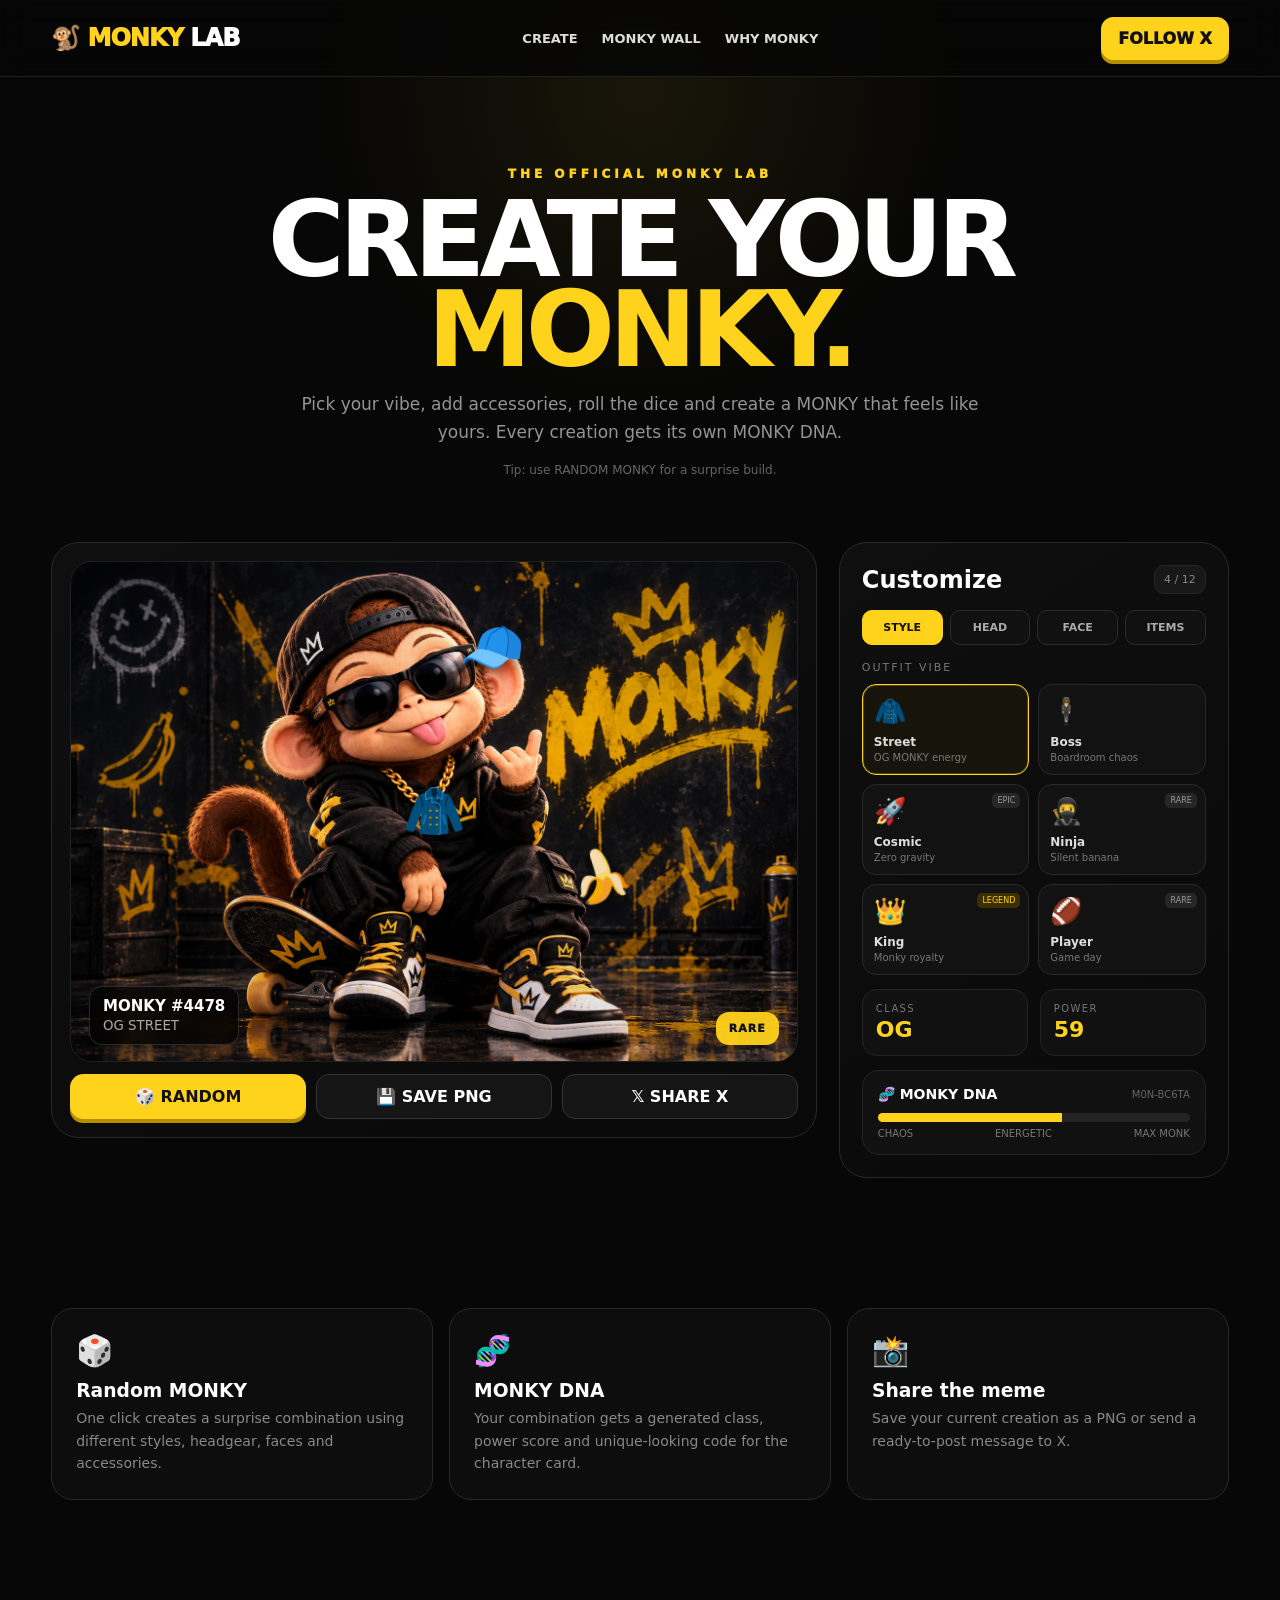
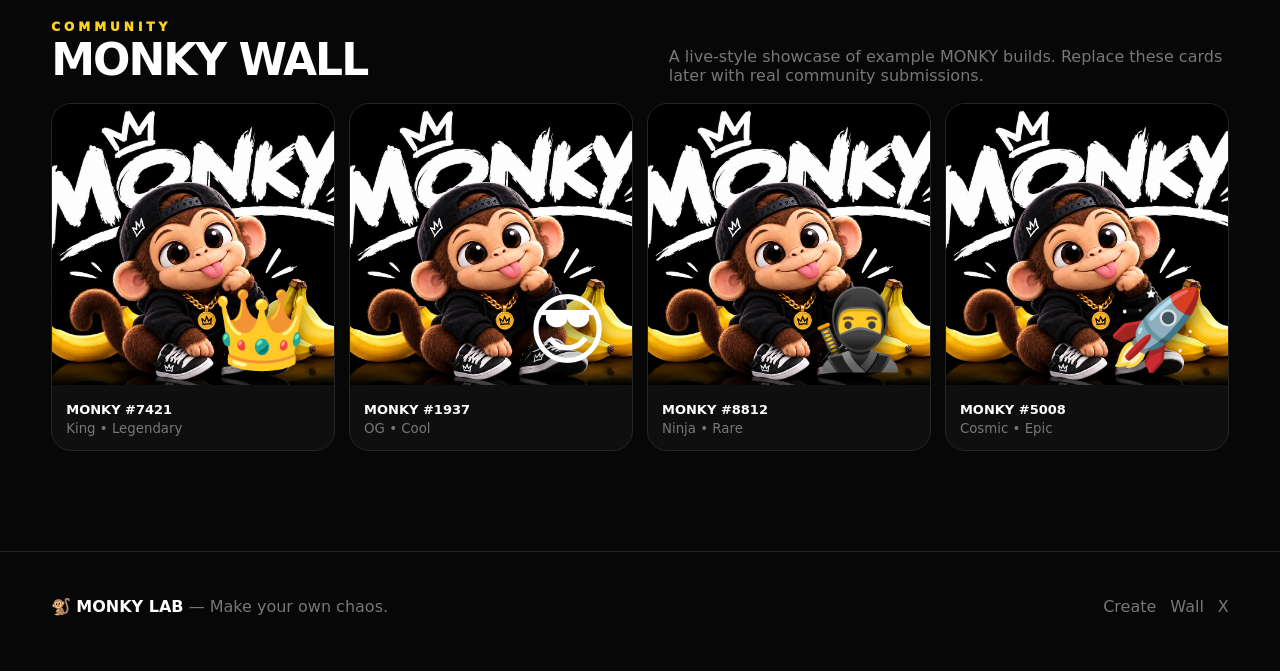
==== monky_lab.html @ ccdaa324 "Add files via upload" ====
<!doctype html>
<html lang="en">
<head>
<meta charset="utf-8">
<meta name="viewport" content="width=device-width,initial-scale=1">
<title>MONKY LAB — Create Your Monky</title>
<meta name="description" content="MONKY LAB — create, customize and share your own MONKY.">
<meta name="theme-color" content="#ffd21c">
<style>
:root{--yellow:#ffd21c;--yellow2:#b58f00;--black:#070707;--panel:#0f0f0f;--panel2:#151515;--line:#292929;--muted:#949494;--white:#fff;--green:#58e39a}
*{box-sizing:border-box}html{scroll-behavior:smooth}body{margin:0;background:var(--black);color:var(--white);font-family:Inter,system-ui,-apple-system,Segoe UI,sans-serif;overflow-x:hidden}body:before{content:"";position:fixed;inset:0;pointer-events:none;background:radial-gradient(circle at 50% 10%,rgba(255,210,28,.08),transparent 32%);z-index:-1}a{text-decoration:none;color:inherit}button{font:inherit}
.container{width:min(1220px,92%);margin:auto}.nav{position:sticky;top:0;z-index:50;background:rgba(7,7,7,.84);backdrop-filter:blur(16px);border-bottom:1px solid #202020}.navin{height:76px;display:flex;align-items:center;justify-content:space-between;gap:20px}.logo{font-weight:1000;font-size:24px;letter-spacing:-1px}.logo span{color:var(--yellow)}.navlinks{display:flex;gap:24px;font-weight:800;font-size:13px;color:#ddd}.navlinks a:hover{color:var(--yellow)}.navbtn{padding:11px 16px;border:1px solid var(--yellow);border-radius:12px;background:var(--yellow);color:#111;font-weight:1000;box-shadow:0 4px 0 var(--yellow2)}
.hero{padding:90px 0 35px;text-align:center}.eyebrow{color:var(--yellow);font-size:12px;font-weight:1000;letter-spacing:4px;text-transform:uppercase}.hero h1{font-size:clamp(52px,9vw,105px);line-height:.86;letter-spacing:-6px;margin:14px 0}.hero h1 span{color:var(--yellow)}.hero p{max-width:700px;margin:0 auto;color:var(--muted);font-size:17px;line-height:1.7}.hero .hint{margin-top:16px;color:#666;font-size:12px}
.lab{padding:30px 0 110px}.labgrid{display:grid;grid-template-columns:minmax(0,1fr) 390px;gap:22px;align-items:start}.stagecard,.panel{background:linear-gradient(145deg,rgba(255,255,255,.035),rgba(255,255,255,.01));border:1px solid var(--line);border-radius:28px}.stagecard{padding:18px;position:sticky;top:94px}.stage{position:relative;width:100%;aspect-ratio:16/11;overflow:hidden;border-radius:22px;background:#050505;border:1px solid #202020;display:grid;place-items:center}.stage img.base{width:100%;height:100%;object-fit:cover;display:block}.stage:after{content:"";position:absolute;inset:0;pointer-events:none;background:radial-gradient(circle at 52% 45%,transparent 25%,rgba(0,0,0,.15) 70%,rgba(0,0,0,.55));mix-blend-mode:multiply}.overlay{position:absolute;inset:0;pointer-events:none;display:block}.overlay span{position:absolute;filter:drop-shadow(0 7px 8px rgba(0,0,0,.35));user-select:none}.nameplate{position:absolute;left:18px;bottom:16px;z-index:6;background:rgba(0,0,0,.66);border:1px solid rgba(255,255,255,.15);border-radius:13px;padding:10px 13px;backdrop-filter:blur(10px)}.nameplate b{display:block;font-size:15px}.nameplate small{color:#aaa}.rarity{position:absolute;right:18px;bottom:16px;z-index:6;padding:10px 13px;border-radius:13px;background:rgba(255,210,28,.95);color:#111;font-size:11px;font-weight:1000;text-transform:uppercase;letter-spacing:1px}
.stageactions{display:grid;grid-template-columns:repeat(3,1fr);gap:10px;margin-top:12px}.action{padding:12px;border-radius:13px;border:1px solid #333;background:#151515;color:#fff;font-weight:900;cursor:pointer}.action:hover{border-color:#555;background:#1b1b1b}.action.primary{background:var(--yellow);color:#111;border-color:var(--yellow);box-shadow:0 4px 0 var(--yellow2)}
.panel{padding:22px}.panelhead{display:flex;justify-content:space-between;align-items:center;gap:12px;margin-bottom:16px}.panelhead h2{margin:0;font-size:24px}.counter{font-size:11px;color:#888;background:#181818;border:1px solid #282828;padding:7px 9px;border-radius:10px}.tabs{display:grid;grid-template-columns:repeat(4,1fr);gap:7px;margin-bottom:16px}.tab{padding:10px 8px;border-radius:10px;border:1px solid #2b2b2b;background:#111;color:#aaa;font-size:11px;font-weight:900;cursor:pointer}.tab.active{background:var(--yellow);color:#111;border-color:var(--yellow)}.category{display:none}.category.active{display:block}.sectiontitle{font-size:11px;letter-spacing:2px;text-transform:uppercase;color:#777;margin:12px 0 10px}.options{display:grid;grid-template-columns:1fr 1fr;gap:9px}.opt{position:relative;border:1px solid #292929;background:#121212;border-radius:14px;padding:11px;cursor:pointer;text-align:left;color:#ddd}.opt:hover{border-color:#4a4a4a;transform:translateY(-1px)}.opt.active{border-color:var(--yellow);box-shadow:0 0 0 1px rgba(255,210,28,.25) inset;background:#17150b}.opt .emoji{font-size:26px;display:block;margin-bottom:5px}.opt b{font-size:12px}.opt small{display:block;color:#777;margin-top:2px;font-size:10px}.pill{position:absolute;right:8px;top:8px;font-size:8px;padding:3px 5px;border-radius:5px;background:#262626;color:#999}.pill.legendary{background:#3d3000;color:var(--yellow)}
.info{display:grid;grid-template-columns:1fr 1fr;gap:12px;margin-top:14px}.statbox{background:#111;border:1px solid #242424;border-radius:15px;padding:13px}.statbox small{display:block;color:#777;font-size:10px;text-transform:uppercase;letter-spacing:1.4px}.statbox b{display:block;color:var(--yellow);font-size:22px;margin-top:3px}.dna{margin-top:14px;background:#111;border:1px solid #242424;border-radius:17px;padding:15px}.dnahead{display:flex;justify-content:space-between;align-items:center}.dnahead b{font-size:14px}.dnahead span{font-size:10px;color:#666}.meter{height:9px;background:#242424;border-radius:20px;overflow:hidden;margin-top:11px}.meter i{display:block;height:100%;width:0;background:var(--yellow);transition:.35s}.dnafooter{display:flex;justify-content:space-between;color:#777;font-size:10px;margin-top:6px}
.features{padding:20px 0 100px}.featuregrid{display:grid;grid-template-columns:repeat(3,1fr);gap:16px}.feature{padding:24px;border:1px solid var(--line);border-radius:22px;background:#0d0d0d}.feature .big{font-size:30px}.feature h3{margin:12px 0 6px}.feature p{margin:0;color:#888;line-height:1.6;font-size:14px}
.wall{padding:20px 0 100px}.wallhead{display:flex;justify-content:space-between;align-items:end;gap:20px;margin-bottom:18px}.wallhead h2{font-size:44px;letter-spacing:-2px;margin:0}.wallhead p{color:#777;max-width:560px;margin:5px 0 0}.wallgrid{display:grid;grid-template-columns:repeat(4,1fr);gap:14px}.mini{background:#0f0f0f;border:1px solid #252525;border-radius:20px;overflow:hidden}.miniart{aspect-ratio:1/1;background:#050505;display:grid;place-items:center;position:relative;overflow:hidden}.miniart img{width:100%;height:100%;object-fit:cover}.miniemoji{position:absolute;font-size:78px;right:24px;bottom:10px;filter:drop-shadow(0 8px 8px rgba(0,0,0,.5))}.minifoot{padding:14px}.minifoot b{font-size:13px}.minifoot small{display:block;color:#777;margin-top:3px}
.footer{border-top:1px solid #222;padding:45px 0 55px;color:#777}.footerin{display:flex;justify-content:space-between;gap:20px;flex-wrap:wrap}.footer strong{color:#fff}.social{display:flex;gap:14px}.social a:hover{color:var(--yellow)}
.toast{position:fixed;left:50%;bottom:25px;transform:translate(-50%,20px);background:#171717;border:1px solid #383838;color:#fff;padding:12px 16px;border-radius:12px;opacity:0;pointer-events:none;transition:.25s;z-index:100}.toast.show{opacity:1;transform:translate(-50%,0)}
@media(max-width:980px){.labgrid{grid-template-columns:1fr}.stagecard{position:relative;top:auto}.wallgrid{grid-template-columns:1fr 1fr}.featuregrid{grid-template-columns:1fr}}
@media(max-width:640px){.navlinks{display:none}.navin{height:68px}.navbtn{padding:9px 12px;font-size:12px}.hero{padding-top:70px}.hero h1{letter-spacing:-4px}.stage{aspect-ratio:1/1}.options{grid-template-columns:1fr 1fr}.wallgrid{grid-template-columns:1fr}.stageactions{grid-template-columns:1fr}.info{grid-template-columns:1fr 1fr}}
</style>
</head>
<body>
<nav class="nav"><div class="container navin"><a class="logo" href="#">🐒 <span>MONKY</span> LAB</a><div class="navlinks"><a href="#lab">CREATE</a><a href="#wall">MONKY WALL</a><a href="#about">WHY MONKY</a></div><a class="navbtn" href="https://x.com/monkycoinof" target="_blank" rel="noopener">FOLLOW X</a></div></nav>

<header class="hero container" id="about"><div class="eyebrow">THE OFFICIAL MONKY LAB</div><h1>CREATE YOUR <span>MONKY.</span></h1><p>Pick your vibe, add accessories, roll the dice and create a MONKY that feels like yours. Every creation gets its own MONKY DNA.</p><div class="hint">Tip: use RANDOM MONKY for a surprise build.</div></header>

<main class="lab" id="lab"><div class="container labgrid">
  <section class="stagecard">
    <div class="stage" id="stage">
      <img class="base" src="monkylab.png" alt="MONKY base character">
      <div class="overlay" id="overlay"></div>
      <div class="nameplate"><b id="monkyName">MONKY #0001</b><small id="monkyStyle">OG STREET</small></div>
      <div class="rarity" id="rarity">COMMON</div>
    </div>
    <div class="stageactions">
      <button class="action primary" id="randomBtn">🎲 RANDOM</button>
      <button class="action" id="saveBtn">💾 SAVE PNG</button>
      <button class="action" id="shareBtn">𝕏 SHARE X</button>
    </div>
  </section>

  <aside class="panel">
    <div class="panelhead"><h2>Customize</h2><span class="counter" id="count">4 / 12</span></div>
    <div class="tabs">
      <button class="tab active" data-tab="style">STYLE</button>
      <button class="tab" data-tab="head">HEAD</button>
      <button class="tab" data-tab="face">FACE</button>
      <button class="tab" data-tab="item">ITEMS</button>
    </div>

    <div class="category active" id="cat-style">
      <div class="sectiontitle">Outfit vibe</div>
      <div class="options">
        <button class="opt active" data-type="style" data-id="street"><span class="emoji">🧥</span><b>Street</b><small>OG MONKY energy</small></button>
        <button class="opt" data-type="style" data-id="boss"><span class="emoji">🕴️</span><b>Boss</b><small>Boardroom chaos</small></button>
        <button class="opt" data-type="style" data-id="space"><span class="emoji">🚀</span><b>Cosmic</b><small>Zero gravity</small><span class="pill">EPIC</span></button>
        <button class="opt" data-type="style" data-id="ninja"><span class="emoji">🥷</span><b>Ninja</b><small>Silent banana</small><span class="pill">RARE</span></button>
        <button class="opt" data-type="style" data-id="king"><span class="emoji">👑</span><b>King</b><small>Monky royalty</small><span class="pill legendary">LEGEND</span></button>
        <button class="opt" data-type="style" data-id="football"><span class="emoji">🏈</span><b>Player</b><small>Game day</small><span class="pill">RARE</span></button>
      </div>
    </div>

    <div class="category" id="cat-head">
      <div class="sectiontitle">Headgear</div>
      <div class="options">
        <button class="opt active" data-type="head" data-id="cap"><span class="emoji">🧢</span><b>OG Cap</b><small>Backwards</small></button>
        <button class="opt" data-type="head" data-id="crown"><span class="emoji">👑</span><b>King Crown</b><small>Royal energy</small><span class="pill legendary">LEGEND</span></button>
        <button class="opt" data-type="head" data-id="cowboy"><span class="emoji">🤠</span><b>Cowboy</b><small>Banana ranch</small><span class="pill">RARE</span></button>
        <button class="opt" data-type="head" data-id="samurai"><span class="emoji">⛑️</span><b>Samurai</b><small>Warrior mode</small><span class="pill">EPIC</span></button>
        <button class="opt" data-type="head" data-id="halo"><span class="emoji">😇</span><b>Halo</b><small>Too innocent</small></button>
        <button class="opt" data-type="head" data-id="none"><span class="emoji">🚫</span><b>No Hat</b><small>Pure monky</small></button>
      </div>
    </div>

    <div class="category" id="cat-face">
      <div class="sectiontitle">Face mode</div>
      <div class="options">
        <button class="opt active" data-type="face" data-id="normal"><span class="emoji">👀</span><b>OG Eyes</b><small>Classic</small></button>
        <button class="opt" data-type="face" data-id="cool"><span class="emoji">😎</span><b>Cool</b><small>Too cool</small></button>
        <button class="opt" data-type="face" data-id="laser"><span class="emoji">🔴</span><b>Laser Eyes</b><small>Maximum chaos</small><span class="pill">EPIC</span></button>
        <button class="opt" data-type="face" data-id="money"><span class="emoji">🤑</span><b>Money Face</b><small>Banana rich</small></button>
        <button class="opt" data-type="face" data-id="party"><span class="emoji">🥳</span><b>Party</b><small>Weekend mode</small></button>
        <button class="opt" data-type="face" data-id="none"><span class="emoji">❌</span><b>Clean</b><small>No extra effect</small></button>
      </div>
    </div>

    <div class="category" id="cat-item">
      <div class="sectiontitle">Accessory</div>
      <div class="options">
        <button class="opt active" data-type="item" data-id="banana"><span class="emoji">🍌</span><b>Banana</b><small>Mandatory</small></button>
        <button class="opt" data-type="item" data-id="chain"><span class="emoji">💎</span><b>Diamond Chain</b><small>Flex mode</small><span class="pill">RARE</span></button>
        <button class="opt" data-type="item" data-id="guitar"><span class="emoji">🎸</span><b>Guitar</b><small>Rocking monky</small></button>
        <button class="opt" data-type="item" data-id="rocket"><span class="emoji">🚀</span><b>Rocket</b><small>To the moon</small></button>
        <button class="opt" data-type="item" data-id="money"><span class="emoji">💰</span><b>Bag</b><small>Big banana bag</small><span class="pill">EPIC</span></button>
        <button class="opt" data-type="item" data-id="none"><span class="emoji">🚫</span><b>Nothing</b><small>Keep it simple</small></button>
      </div>
    </div>

    <div class="info"><div class="statbox"><small>Class</small><b id="classValue">OG</b></div><div class="statbox"><small>Power</small><b id="powerValue">54</b></div></div>
    <div class="dna"><div class="dnahead"><b>🧬 MONKY DNA</b><span id="dnaCode">M0N-KY01</span></div><div class="meter"><i id="powerMeter"></i></div><div class="dnafooter"><span>CHAOS</span><span id="dnaText">Balanced</span><span>MAX MONK</span></div></div>
  </aside>
</div></main>

<section class="features"><div class="container featuregrid"><div class="feature"><div class="big">🎲</div><h3>Random MONKY</h3><p>One click creates a surprise combination using different styles, headgear, faces and accessories.</p></div><div class="feature"><div class="big">🧬</div><h3>MONKY DNA</h3><p>Your combination gets a generated class, power score and unique-looking code for the character card.</p></div><div class="feature"><div class="big">📸</div><h3>Share the meme</h3><p>Save your current creation as a PNG or send a ready-to-post message to X.</p></div></div></section>

<section class="wall" id="wall"><div class="container"><div class="wallhead"><div><div class="eyebrow">COMMUNITY</div><h2>MONKY WALL</h2></div><p>A live-style showcase of example MONKY builds. Replace these cards later with real community submissions.</p></div><div class="wallgrid">
  <article class="mini"><div class="miniart"><img src="monkycoin.png" alt=""><div class="miniemoji">👑</div></div><div class="minifoot"><b>MONKY #7421</b><small>King • Legendary</small></div></article>
  <article class="mini"><div class="miniart"><img src="monkycoin.png" alt=""><div class="miniemoji">😎</div></div><div class="minifoot"><b>MONKY #1937</b><small>OG • Cool</small></div></article>
  <article class="mini"><div class="miniart"><img src="monkycoin.png" alt=""><div class="miniemoji">🥷</div></div><div class="minifoot"><b>MONKY #8812</b><small>Ninja • Rare</small></div></article>
  <article class="mini"><div class="miniart"><img src="monkycoin.png" alt=""><div class="miniemoji">🚀</div></div><div class="minifoot"><b>MONKY #5008</b><small>Cosmic • Epic</small></div></article>
</div></div></section>

<footer class="footer"><div class="container footerin"><div>🐒 <strong>MONKY LAB</strong> — Make your own chaos.</div><div class="social"><a href="#lab">Create</a><a href="#wall">Wall</a><a href="https://x.com/monkycoinof" target="_blank" rel="noopener">X</a></div></div></footer>
<div class="toast" id="toast"></div>

<script>
const state={style:'street',head:'cap',face:'normal',item:'banana'};
const effects={
 style:{street:{emoji:'🧥',cls:'OG STREET',power:4,color:'#ddd'},boss:{emoji:'🕴️',cls:'CEO MONKY',power:12},space:{emoji:'🚀',cls:'COSMIC MONKY',power:22},ninja:{emoji:'🥷',cls:'SHADOW MONKY',power:19},king:{emoji:'👑',cls:'KING MONKY',power:30},football:{emoji:'🏈',cls:'GAME MONKY',power:15}},
 head:{cap:{emoji:'🧢',power:2},crown:{emoji:'👑',power:18},cowboy:{emoji:'🤠',power:9},samurai:{emoji:'⛑️',power:16},halo:{emoji:'😇',power:8},none:{emoji:'',power:0}},
 face:{normal:{emoji:'',power:0},cool:{emoji:'😎',power:8},laser:{emoji:'🔴',power:18},money:{emoji:'🤑',power:6},party:{emoji:'🥳',power:10},none:{emoji:'',power:0}},
 item:{banana:{emoji:'🍌',power:3},chain:{emoji:'💎',power:15},guitar:{emoji:'🎸',power:7},rocket:{emoji:'🚀',power:17},money:{emoji:'💰',power:20},none:{emoji:'',power:0}}
};
const pos={head:{cap:[58,17],crown:[56,8],cowboy:[54,4],samurai:[55,5],halo:[59,0]},face:{cool:[57,39],laser:[62,42],money:[57,42],party:[58,39]},item:{banana:[73,63],chain:[57,57],guitar:[72,62],rocket:[77,50],money:[75,61]}};
const overlay=document.getElementById('overlay');
function addLayer(type,id){const e=effects[type]?.[id]; if(!e||!e.emoji)return; const s=document.createElement('span');s.textContent=e.emoji; const [x,y]=pos[type]?.[id]||[50,50]; const size=type==='head'?52:type==='face'?46:50; s.style.left=x+'%';s.style.top=y+'%';s.style.transform='translate(-50%,-50%) rotate('+(type==='item'?'-8':'0')+'deg)';s.style.fontSize=size+'px';s.dataset.type=type;s.dataset.id=id;overlay.appendChild(s)}
function render(){overlay.innerHTML='';addLayer('head',state.head);addLayer('face',state.face);addLayer('item',state.item);addLayer('style',state.style);const st=effects.style[state.style];document.getElementById('monkyStyle').textContent=st.cls;let power=50;Object.keys(state).forEach(k=>{if(effects[k]?.[state[k]])power+=effects[k][state[k]].power});power=Math.max(40,Math.min(99,power));document.getElementById('powerValue').textContent=power;document.getElementById('powerMeter').style.width=power+'%';document.getElementById('dnaCode').textContent='M0N-'+Math.random().toString(36).slice(2,4).toUpperCase()+Math.random().toString(36).slice(2,5).toUpperCase();let cls=state.style==='king'||power>85?'LEGENDARY':power>70?'EPIC':power>58?'RARE':'COMMON';document.getElementById('rarity').textContent=cls;document.getElementById('classValue').textContent=st.cls.split(' ')[0];document.getElementById('dnaText').textContent=power>85?'MAXIMUM CHAOS':power>70?'CHAOTIC':power>58?'ENERGETIC':'BALANCED';document.getElementById('monkyName').textContent='MONKY #'+Math.floor(1000+Math.random()*8999)}
function toast(msg){const t=document.getElementById('toast');t.textContent=msg;t.classList.add('show');clearTimeout(window.__toast);window.__toast=setTimeout(()=>t.classList.remove('show'),2200)}

document.querySelectorAll('.tab').forEach(tab=>tab.addEventListener('click',()=>{document.querySelectorAll('.tab').forEach(x=>x.classList.remove('active'));document.querySelectorAll('.category').forEach(x=>x.classList.remove('active'));tab.classList.add('active');document.getElementById('cat-'+tab.dataset.tab).classList.add('active')}));
document.querySelectorAll('.opt').forEach(opt=>opt.addEventListener('click',()=>{const type=opt.dataset.type;state[type]=opt.dataset.id;document.querySelectorAll('.opt[data-type="'+type+'"]').forEach(x=>x.classList.remove('active'));opt.classList.add('active');render()}));

document.getElementById('randomBtn').addEventListener('click',()=>{for(const type of Object.keys(state)){const keys=Object.keys(effects[type]);state[type]=keys[Math.floor(Math.random()*keys.length)];document.querySelectorAll('.opt[data-type="'+type+'"]').forEach(x=>x.classList.toggle('active',x.dataset.id===state[type]))}render();toast('🎲 New MONKY generated!')});

document.getElementById('shareBtn').addEventListener('click',()=>{const name=document.getElementById('monkyName').textContent;const rarity=document.getElementById('rarity').textContent;const text=`I just created ${name} in the MONKY LAB 🐒🍌\nRarity: ${rarity}\nCreate yours: `;const url='https://x.com/intent/post?text='+encodeURIComponent(text);window.open(url,'_blank','noopener');});

async function savePNG(){const canvas=document.createElement('canvas');const ctx=canvas.getContext('2d');const stage=document.getElementById('stage');canvas.width=1200;canvas.height=825;const img=stage.querySelector('img.base');await new Promise((res,rej)=>{if(img.complete)res();else{img.onload=res;img.onerror=rej}});ctx.drawImage(img,0,0,canvas.width,canvas.height);const scaleX=canvas.width/stage.clientWidth,scaleY=canvas.height/stage.clientHeight;const drawText=(text,x,y,size,fill,weight='900')=>{ctx.save();ctx.font=`${weight} ${size*scaleX}px Inter, Arial`;ctx.fillStyle=fill;ctx.shadowColor='rgba(0,0,0,.5)';ctx.shadowBlur=10*scaleX;ctx.textAlign='center';ctx.textBaseline='middle';ctx.fillText(text,x*scaleX,y*scaleY);ctx.restore()};const layers=overlay.querySelectorAll('span');layers.forEach(el=>{const r=el.getBoundingClientRect(),sr=stage.getBoundingClientRect();const x=r.left-sr.left+r.width/2,y=r.top-sr.top+r.height/2;fontSize=parseFloat(getComputedStyle(el).fontSize);drawText(el.textContent,x,y,fontSize,'#fff')});const barH=72*scaleY;ctx.fillStyle='rgba(0,0,0,.72)';ctx.fillRect(0,canvas.height-barH,canvas.width,barH);ctx.fillStyle='#ffd21c';ctx.font=`900 ${22*scaleX}px Arial`;ctx.fillText(document.getElementById('monkyName').textContent,24*scaleX,canvas.height-43*scaleY);ctx.fillStyle='#fff';ctx.textAlign='right';ctx.font=`700 ${16*scaleX}px Arial`;ctx.fillText(document.getElementById('rarity').textContent+' • '+document.getElementById('classValue').textContent,canvas.width-24*scaleX,canvas.height-43*scaleY);ctx.textAlign='left';const a=document.createElement('a');a.download='my-monky.png';a.href=canvas.toDataURL('image/png');a.click();toast('📸 MONKY saved as PNG!')}
document.getElementById('saveBtn').addEventListener('click',()=>savePNG().catch(()=>toast('Could not create PNG in this browser.')));
render();
</script>
</body>
</html>
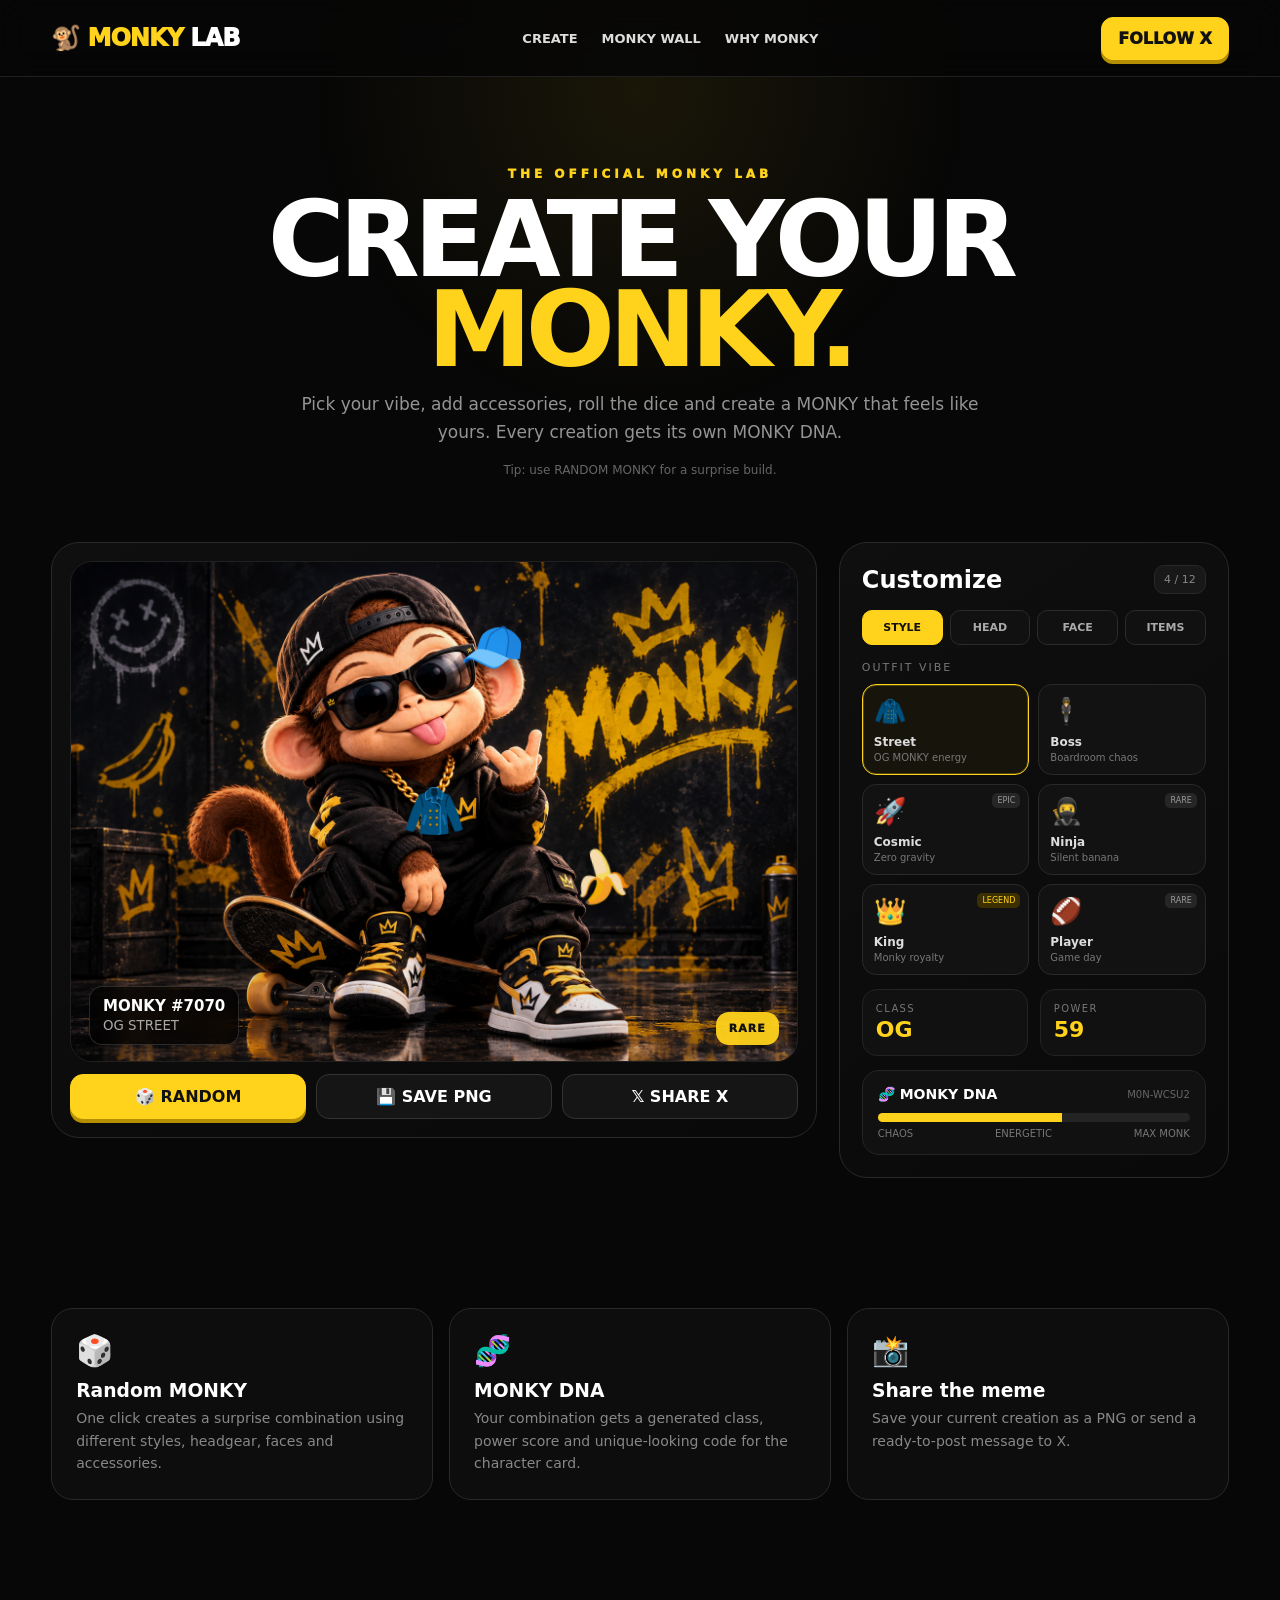
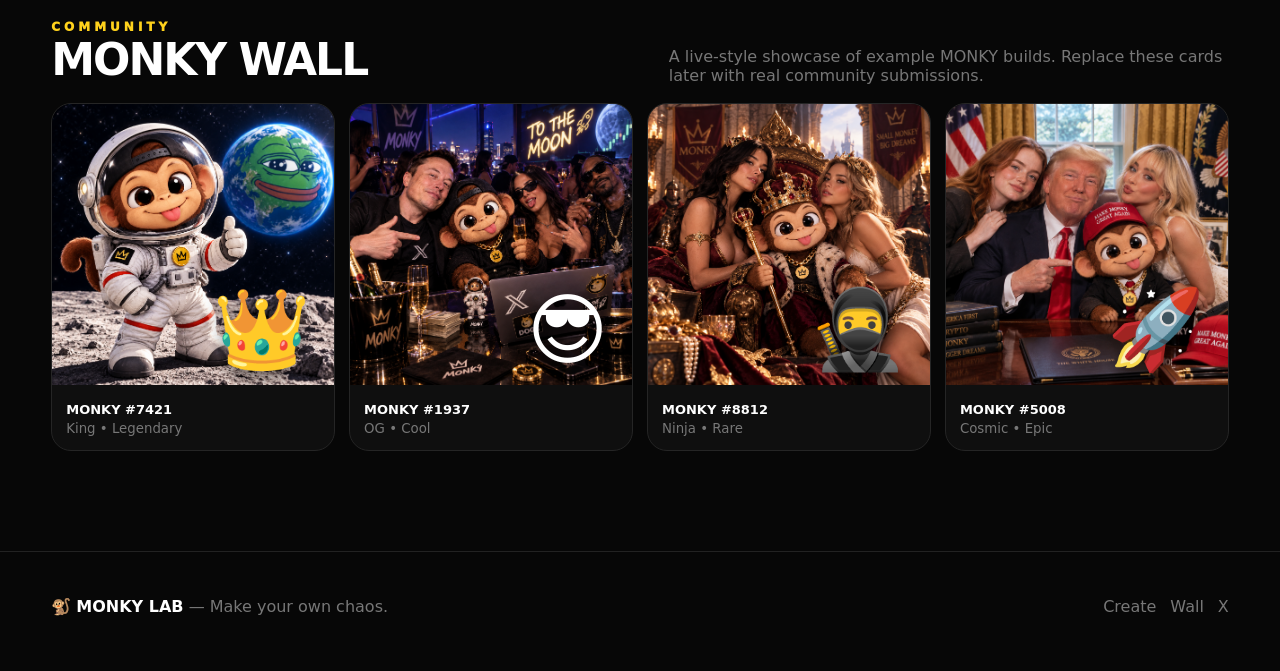
==== commit cacc7195: "Add files via upload" ====
--- a/monky_lab.html
+++ b/monky_lab.html
@@ -108,10 +108,10 @@
 <section class="features"><div class="container featuregrid"><div class="feature"><div class="big">🎲</div><h3>Random MONKY</h3><p>One click creates a surprise combination using different styles, headgear, faces and accessories.</p></div><div class="feature"><div class="big">🧬</div><h3>MONKY DNA</h3><p>Your combination gets a generated class, power score and unique-looking code for the character card.</p></div><div class="feature"><div class="big">📸</div><h3>Share the meme</h3><p>Save your current creation as a PNG or send a ready-to-post message to X.</p></div></div></section>
 
 <section class="wall" id="wall"><div class="container"><div class="wallhead"><div><div class="eyebrow">COMMUNITY</div><h2>MONKY WALL</h2></div><p>A live-style showcase of example MONKY builds. Replace these cards later with real community submissions.</p></div><div class="wallgrid">
-  <article class="mini"><div class="miniart"><img src="monkycoin.png" alt=""><div class="miniemoji">👑</div></div><div class="minifoot"><b>MONKY #7421</b><small>King • Legendary</small></div></article>
-  <article class="mini"><div class="miniart"><img src="monkycoin.png" alt=""><div class="miniemoji">😎</div></div><div class="minifoot"><b>MONKY #1937</b><small>OG • Cool</small></div></article>
-  <article class="mini"><div class="miniart"><img src="monkycoin.png" alt=""><div class="miniemoji">🥷</div></div><div class="minifoot"><b>MONKY #8812</b><small>Ninja • Rare</small></div></article>
-  <article class="mini"><div class="miniart"><img src="monkycoin.png" alt=""><div class="miniemoji">🚀</div></div><div class="minifoot"><b>MONKY #5008</b><small>Cosmic • Epic</small></div></article>
+  <article class="mini"><div class="miniart"><img src="monkylab1.png" alt=""><div class="miniemoji">👑</div></div><div class="minifoot"><b>MONKY #7421</b><small>King • Legendary</small></div></article>
+  <article class="mini"><div class="miniart"><img src="monkylab2.png" alt=""><div class="miniemoji">😎</div></div><div class="minifoot"><b>MONKY #1937</b><small>OG • Cool</small></div></article>
+  <article class="mini"><div class="miniart"><img src="monkylab3.png" alt=""><div class="miniemoji">🥷</div></div><div class="minifoot"><b>MONKY #8812</b><small>Ninja • Rare</small></div></article>
+  <article class="mini"><div class="miniart"><img src="monkylab4.png" alt=""><div class="miniemoji">🚀</div></div><div class="minifoot"><b>MONKY #5008</b><small>Cosmic • Epic</small></div></article>
 </div></div></section>
 
 <footer class="footer"><div class="container footerin"><div>🐒 <strong>MONKY LAB</strong> — Make your own chaos.</div><div class="social"><a href="#lab">Create</a><a href="#wall">Wall</a><a href="https://x.com/monkycoinof" target="_blank" rel="noopener">X</a></div></div></footer>
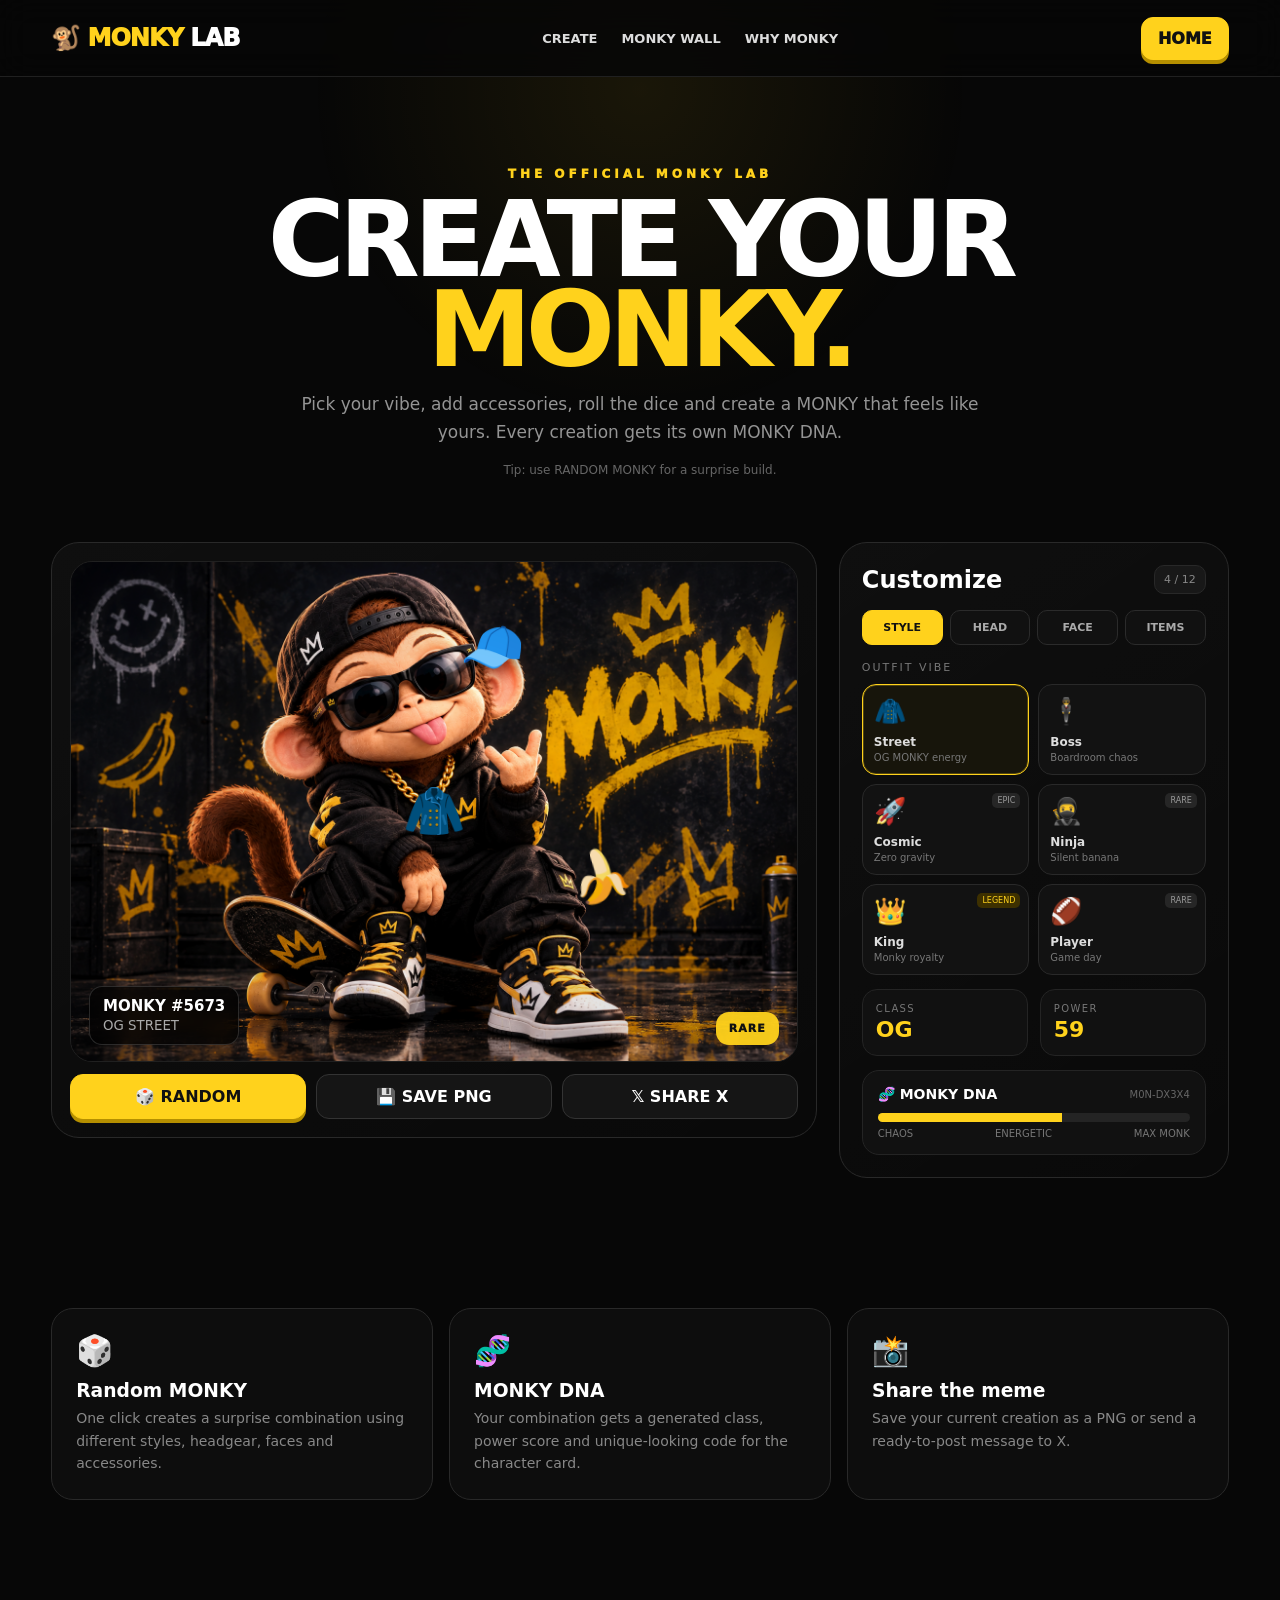
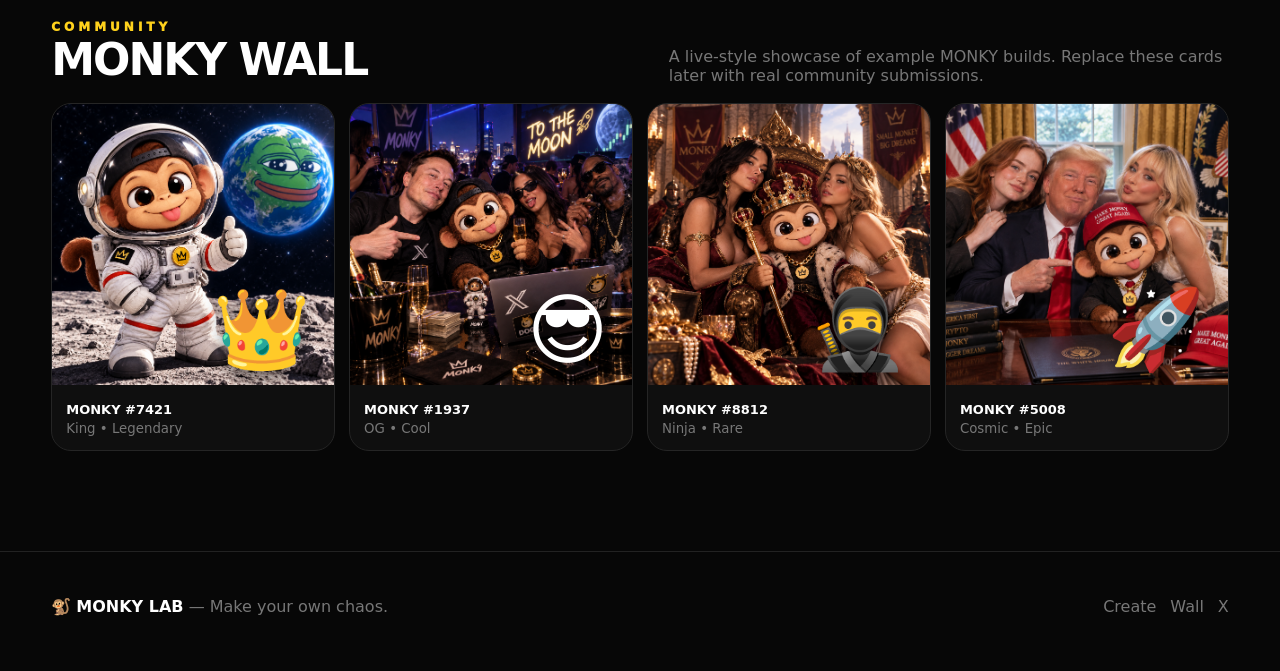
==== commit 31826a7a: "monky_lab.html" ====
--- a/monky_lab.html
+++ b/monky_lab.html
@@ -24,7 +24,7 @@
 </style>
 </head>
 <body>
-<nav class="nav"><div class="container navin"><a class="logo" href="#">🐒 <span>MONKY</span> LAB</a><div class="navlinks"><a href="#lab">CREATE</a><a href="#wall">MONKY WALL</a><a href="#about">WHY MONKY</a></div><a class="navbtn" href="https://x.com/monkycoinof" target="_blank" rel="noopener">FOLLOW X</a></div></nav>
+<nav class="nav"><div class="container navin"><a class="logo" href="#">🐒 <span>MONKY</span> LAB</a><div class="navlinks"><a href="#lab">CREATE</a><a href="#wall">MONKY WALL</a><a href="#about">WHY MONKY</a></div><a class="navbtn" href="index.html"  rel="noopener">HOME</a></div></nav>
 
 <header class="hero container" id="about"><div class="eyebrow">THE OFFICIAL MONKY LAB</div><h1>CREATE YOUR <span>MONKY.</span></h1><p>Pick your vibe, add accessories, roll the dice and create a MONKY that feels like yours. Every creation gets its own MONKY DNA.</p><div class="hint">Tip: use RANDOM MONKY for a surprise build.</div></header>
 
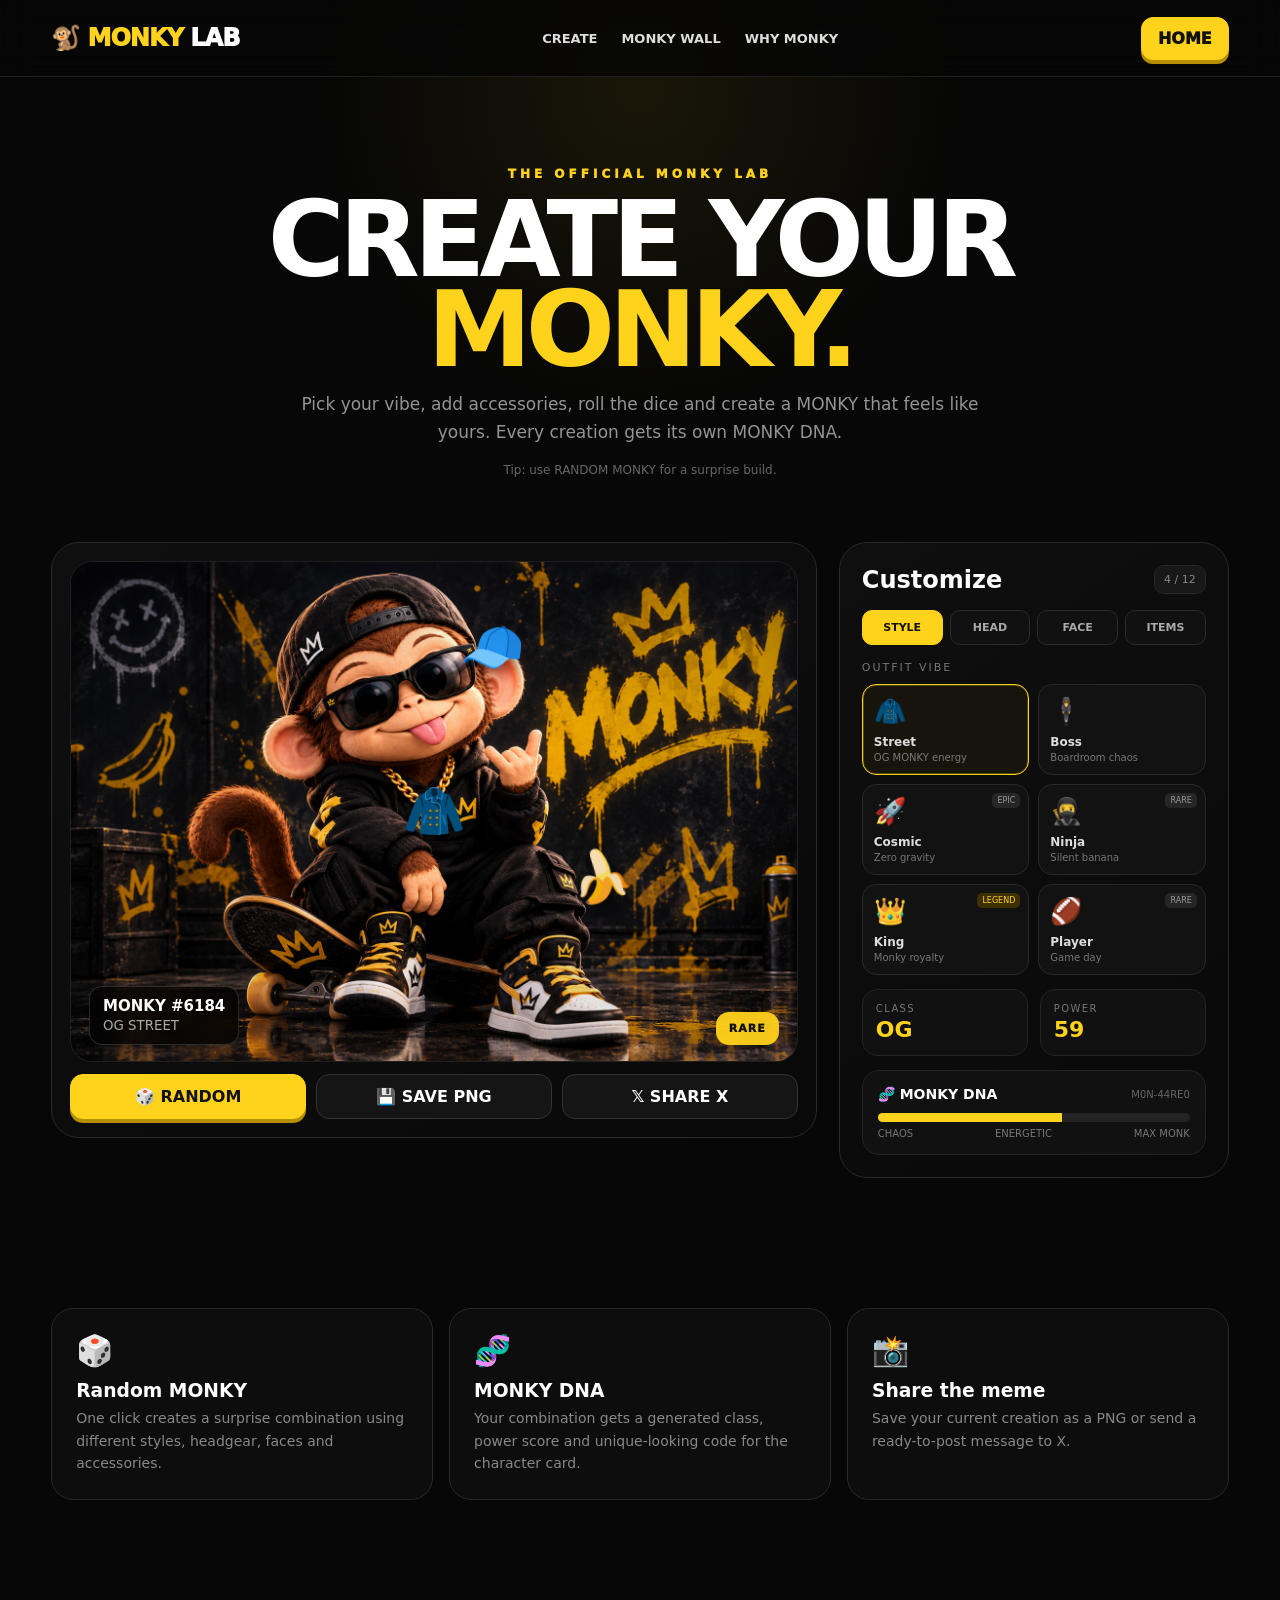
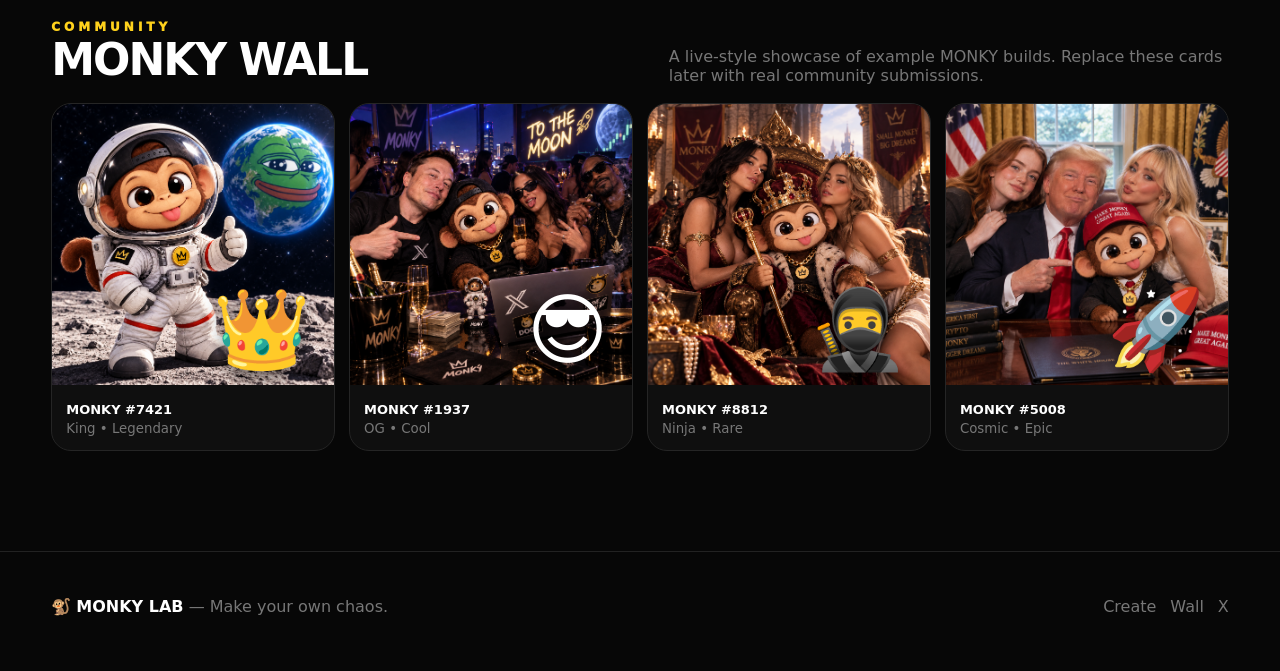
==== commit 0d5d5d56: "Add files via upload" ====
--- a/monky_lab.html
+++ b/monky_lab.html
@@ -24,7 +24,7 @@
 </style>
 </head>
 <body>
-<nav class="nav"><div class="container navin"><a class="logo" href="#">🐒 <span>MONKY</span> LAB</a><div class="navlinks"><a href="#lab">CREATE</a><a href="#wall">MONKY WALL</a><a href="#about">WHY MONKY</a></div><a class="navbtn" href="index.html"  rel="noopener">HOME</a></div></nav>
+<nav class="nav"><div class="container navin"><a class="logo" href="#">🐒 <span>MONKY</span> LAB</a><div class="navlinks"><a href="#lab">CREATE</a><a href="#wall">MONKY WALL</a><a href="#about">WHY MONKY</a></div><a class="navbtn" href="index"  rel="noopener">HOME</a></div></nav>
 
 <header class="hero container" id="about"><div class="eyebrow">THE OFFICIAL MONKY LAB</div><h1>CREATE YOUR <span>MONKY.</span></h1><p>Pick your vibe, add accessories, roll the dice and create a MONKY that feels like yours. Every creation gets its own MONKY DNA.</p><div class="hint">Tip: use RANDOM MONKY for a surprise build.</div></header>
 
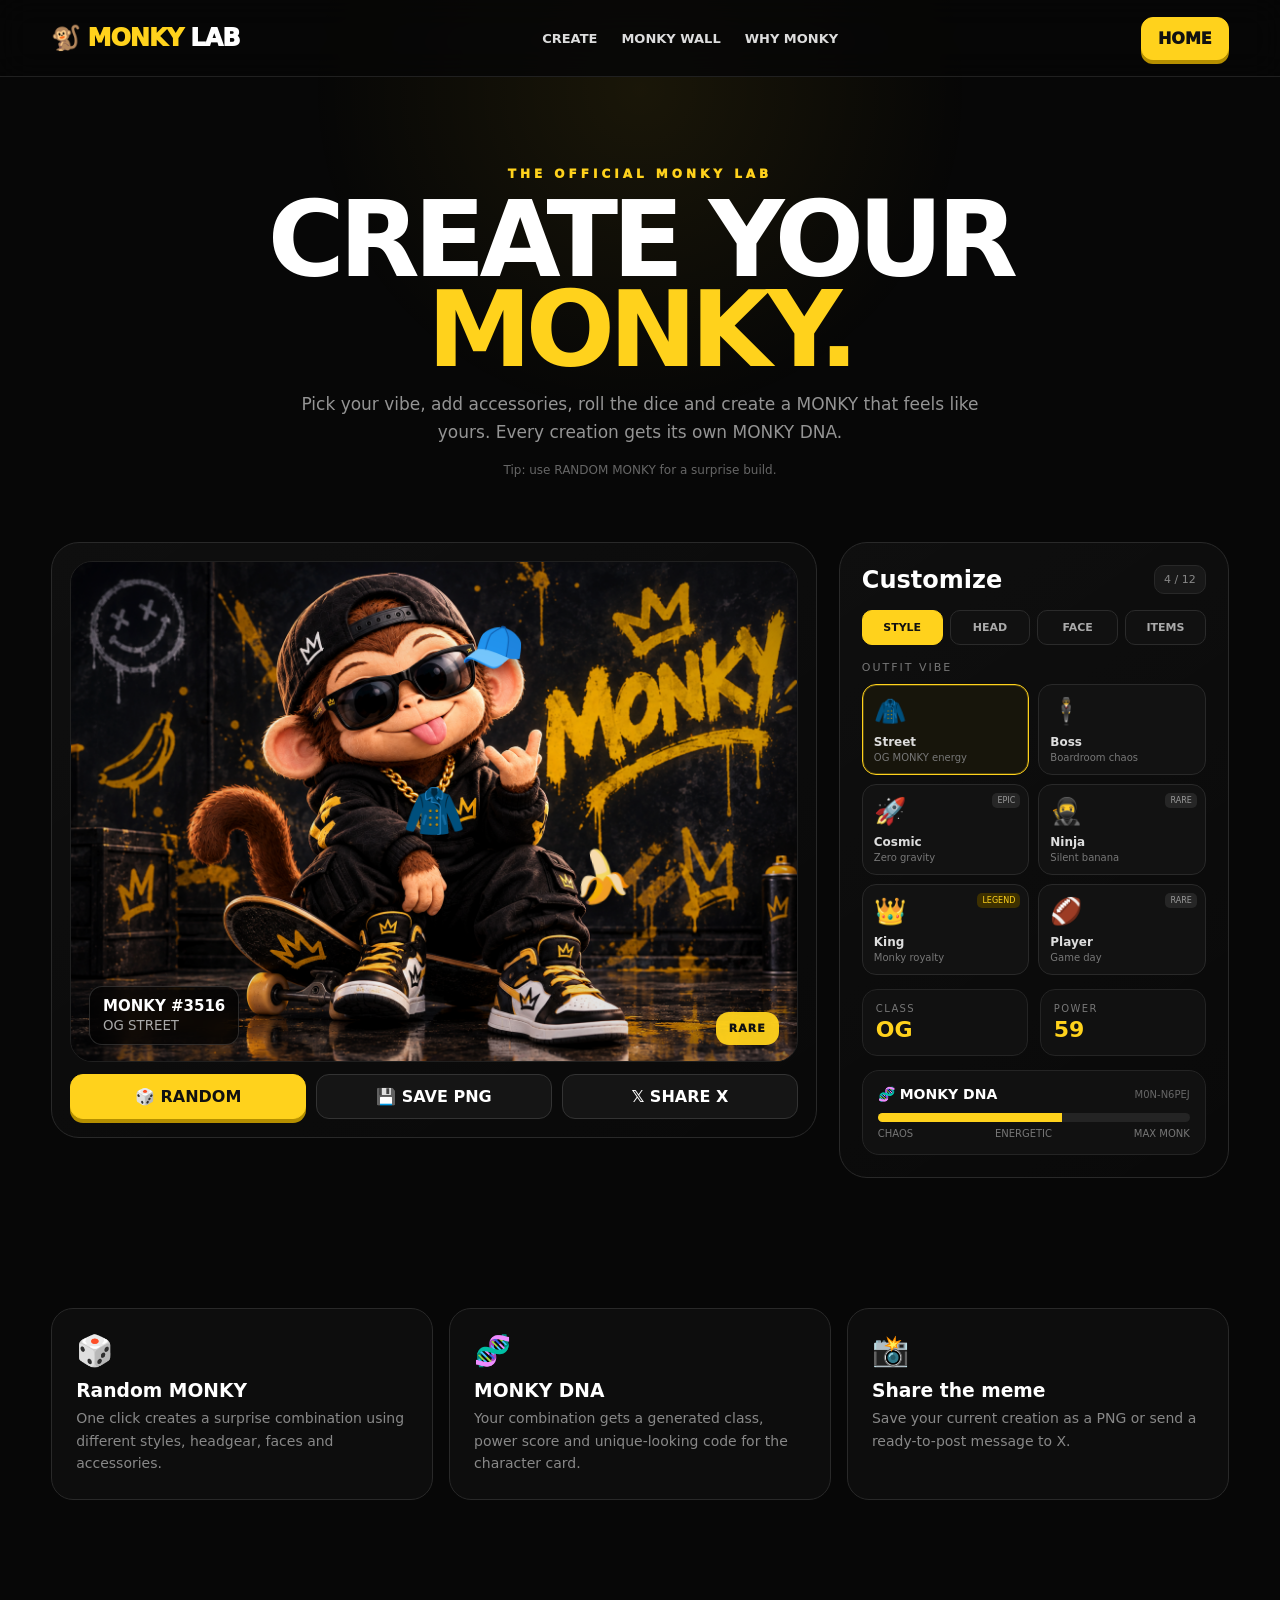
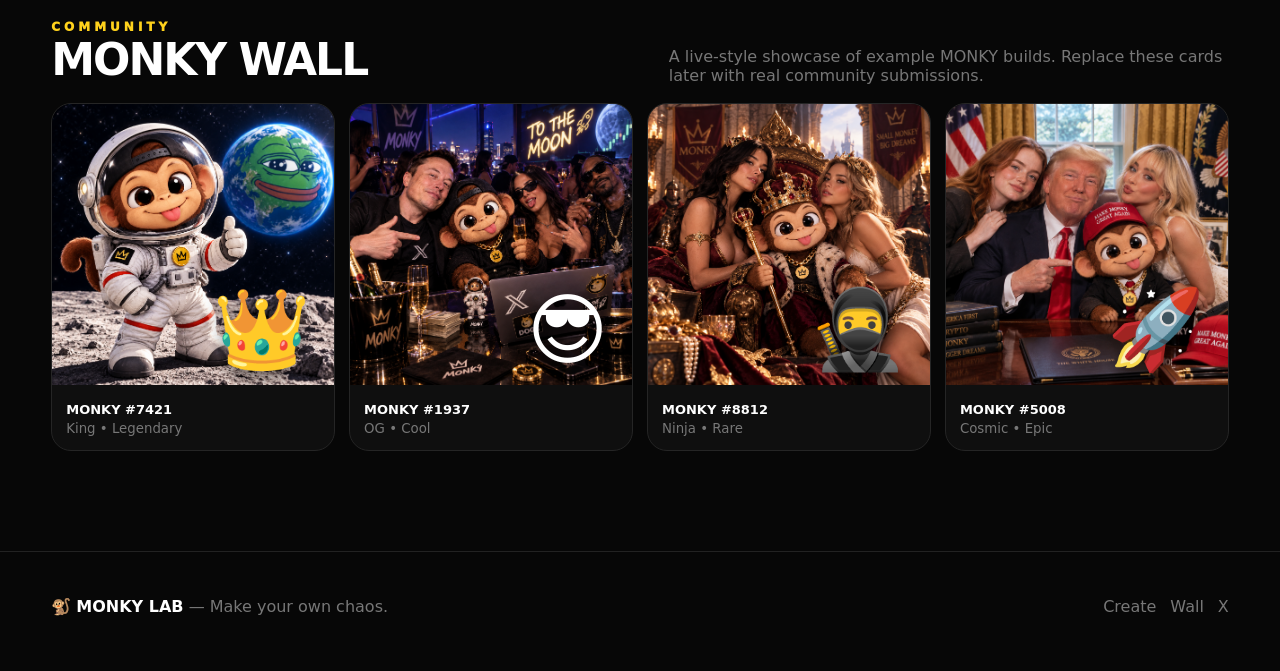
==== commit 70099ddc: "Add files via upload" ====
--- a/monky_lab.html
+++ b/monky_lab.html
@@ -6,22 +6,7 @@
 <title>MONKY LAB — Create Your Monky</title>
 <meta name="description" content="MONKY LAB — create, customize and share your own MONKY.">
 <meta name="theme-color" content="#ffd21c">
-<style>
-:root{--yellow:#ffd21c;--yellow2:#b58f00;--black:#070707;--panel:#0f0f0f;--panel2:#151515;--line:#292929;--muted:#949494;--white:#fff;--green:#58e39a}
-*{box-sizing:border-box}html{scroll-behavior:smooth}body{margin:0;background:var(--black);color:var(--white);font-family:Inter,system-ui,-apple-system,Segoe UI,sans-serif;overflow-x:hidden}body:before{content:"";position:fixed;inset:0;pointer-events:none;background:radial-gradient(circle at 50% 10%,rgba(255,210,28,.08),transparent 32%);z-index:-1}a{text-decoration:none;color:inherit}button{font:inherit}
-.container{width:min(1220px,92%);margin:auto}.nav{position:sticky;top:0;z-index:50;background:rgba(7,7,7,.84);backdrop-filter:blur(16px);border-bottom:1px solid #202020}.navin{height:76px;display:flex;align-items:center;justify-content:space-between;gap:20px}.logo{font-weight:1000;font-size:24px;letter-spacing:-1px}.logo span{color:var(--yellow)}.navlinks{display:flex;gap:24px;font-weight:800;font-size:13px;color:#ddd}.navlinks a:hover{color:var(--yellow)}.navbtn{padding:11px 16px;border:1px solid var(--yellow);border-radius:12px;background:var(--yellow);color:#111;font-weight:1000;box-shadow:0 4px 0 var(--yellow2)}
-.hero{padding:90px 0 35px;text-align:center}.eyebrow{color:var(--yellow);font-size:12px;font-weight:1000;letter-spacing:4px;text-transform:uppercase}.hero h1{font-size:clamp(52px,9vw,105px);line-height:.86;letter-spacing:-6px;margin:14px 0}.hero h1 span{color:var(--yellow)}.hero p{max-width:700px;margin:0 auto;color:var(--muted);font-size:17px;line-height:1.7}.hero .hint{margin-top:16px;color:#666;font-size:12px}
-.lab{padding:30px 0 110px}.labgrid{display:grid;grid-template-columns:minmax(0,1fr) 390px;gap:22px;align-items:start}.stagecard,.panel{background:linear-gradient(145deg,rgba(255,255,255,.035),rgba(255,255,255,.01));border:1px solid var(--line);border-radius:28px}.stagecard{padding:18px;position:sticky;top:94px}.stage{position:relative;width:100%;aspect-ratio:16/11;overflow:hidden;border-radius:22px;background:#050505;border:1px solid #202020;display:grid;place-items:center}.stage img.base{width:100%;height:100%;object-fit:cover;display:block}.stage:after{content:"";position:absolute;inset:0;pointer-events:none;background:radial-gradient(circle at 52% 45%,transparent 25%,rgba(0,0,0,.15) 70%,rgba(0,0,0,.55));mix-blend-mode:multiply}.overlay{position:absolute;inset:0;pointer-events:none;display:block}.overlay span{position:absolute;filter:drop-shadow(0 7px 8px rgba(0,0,0,.35));user-select:none}.nameplate{position:absolute;left:18px;bottom:16px;z-index:6;background:rgba(0,0,0,.66);border:1px solid rgba(255,255,255,.15);border-radius:13px;padding:10px 13px;backdrop-filter:blur(10px)}.nameplate b{display:block;font-size:15px}.nameplate small{color:#aaa}.rarity{position:absolute;right:18px;bottom:16px;z-index:6;padding:10px 13px;border-radius:13px;background:rgba(255,210,28,.95);color:#111;font-size:11px;font-weight:1000;text-transform:uppercase;letter-spacing:1px}
-.stageactions{display:grid;grid-template-columns:repeat(3,1fr);gap:10px;margin-top:12px}.action{padding:12px;border-radius:13px;border:1px solid #333;background:#151515;color:#fff;font-weight:900;cursor:pointer}.action:hover{border-color:#555;background:#1b1b1b}.action.primary{background:var(--yellow);color:#111;border-color:var(--yellow);box-shadow:0 4px 0 var(--yellow2)}
-.panel{padding:22px}.panelhead{display:flex;justify-content:space-between;align-items:center;gap:12px;margin-bottom:16px}.panelhead h2{margin:0;font-size:24px}.counter{font-size:11px;color:#888;background:#181818;border:1px solid #282828;padding:7px 9px;border-radius:10px}.tabs{display:grid;grid-template-columns:repeat(4,1fr);gap:7px;margin-bottom:16px}.tab{padding:10px 8px;border-radius:10px;border:1px solid #2b2b2b;background:#111;color:#aaa;font-size:11px;font-weight:900;cursor:pointer}.tab.active{background:var(--yellow);color:#111;border-color:var(--yellow)}.category{display:none}.category.active{display:block}.sectiontitle{font-size:11px;letter-spacing:2px;text-transform:uppercase;color:#777;margin:12px 0 10px}.options{display:grid;grid-template-columns:1fr 1fr;gap:9px}.opt{position:relative;border:1px solid #292929;background:#121212;border-radius:14px;padding:11px;cursor:pointer;text-align:left;color:#ddd}.opt:hover{border-color:#4a4a4a;transform:translateY(-1px)}.opt.active{border-color:var(--yellow);box-shadow:0 0 0 1px rgba(255,210,28,.25) inset;background:#17150b}.opt .emoji{font-size:26px;display:block;margin-bottom:5px}.opt b{font-size:12px}.opt small{display:block;color:#777;margin-top:2px;font-size:10px}.pill{position:absolute;right:8px;top:8px;font-size:8px;padding:3px 5px;border-radius:5px;background:#262626;color:#999}.pill.legendary{background:#3d3000;color:var(--yellow)}
-.info{display:grid;grid-template-columns:1fr 1fr;gap:12px;margin-top:14px}.statbox{background:#111;border:1px solid #242424;border-radius:15px;padding:13px}.statbox small{display:block;color:#777;font-size:10px;text-transform:uppercase;letter-spacing:1.4px}.statbox b{display:block;color:var(--yellow);font-size:22px;margin-top:3px}.dna{margin-top:14px;background:#111;border:1px solid #242424;border-radius:17px;padding:15px}.dnahead{display:flex;justify-content:space-between;align-items:center}.dnahead b{font-size:14px}.dnahead span{font-size:10px;color:#666}.meter{height:9px;background:#242424;border-radius:20px;overflow:hidden;margin-top:11px}.meter i{display:block;height:100%;width:0;background:var(--yellow);transition:.35s}.dnafooter{display:flex;justify-content:space-between;color:#777;font-size:10px;margin-top:6px}
-.features{padding:20px 0 100px}.featuregrid{display:grid;grid-template-columns:repeat(3,1fr);gap:16px}.feature{padding:24px;border:1px solid var(--line);border-radius:22px;background:#0d0d0d}.feature .big{font-size:30px}.feature h3{margin:12px 0 6px}.feature p{margin:0;color:#888;line-height:1.6;font-size:14px}
-.wall{padding:20px 0 100px}.wallhead{display:flex;justify-content:space-between;align-items:end;gap:20px;margin-bottom:18px}.wallhead h2{font-size:44px;letter-spacing:-2px;margin:0}.wallhead p{color:#777;max-width:560px;margin:5px 0 0}.wallgrid{display:grid;grid-template-columns:repeat(4,1fr);gap:14px}.mini{background:#0f0f0f;border:1px solid #252525;border-radius:20px;overflow:hidden}.miniart{aspect-ratio:1/1;background:#050505;display:grid;place-items:center;position:relative;overflow:hidden}.miniart img{width:100%;height:100%;object-fit:cover}.miniemoji{position:absolute;font-size:78px;right:24px;bottom:10px;filter:drop-shadow(0 8px 8px rgba(0,0,0,.5))}.minifoot{padding:14px}.minifoot b{font-size:13px}.minifoot small{display:block;color:#777;margin-top:3px}
-.footer{border-top:1px solid #222;padding:45px 0 55px;color:#777}.footerin{display:flex;justify-content:space-between;gap:20px;flex-wrap:wrap}.footer strong{color:#fff}.social{display:flex;gap:14px}.social a:hover{color:var(--yellow)}
-.toast{position:fixed;left:50%;bottom:25px;transform:translate(-50%,20px);background:#171717;border:1px solid #383838;color:#fff;padding:12px 16px;border-radius:12px;opacity:0;pointer-events:none;transition:.25s;z-index:100}.toast.show{opacity:1;transform:translate(-50%,0)}
-@media(max-width:980px){.labgrid{grid-template-columns:1fr}.stagecard{position:relative;top:auto}.wallgrid{grid-template-columns:1fr 1fr}.featuregrid{grid-template-columns:1fr}}
-@media(max-width:640px){.navlinks{display:none}.navin{height:68px}.navbtn{padding:9px 12px;font-size:12px}.hero{padding-top:70px}.hero h1{letter-spacing:-4px}.stage{aspect-ratio:1/1}.options{grid-template-columns:1fr 1fr}.wallgrid{grid-template-columns:1fr}.stageactions{grid-template-columns:1fr}.info{grid-template-columns:1fr 1fr}}
-</style>
+<link rel="stylesheet" href="monky_lab.css">
 </head>
 <body>
 <nav class="nav"><div class="container navin"><a class="logo" href="#">🐒 <span>MONKY</span> LAB</a><div class="navlinks"><a href="#lab">CREATE</a><a href="#wall">MONKY WALL</a><a href="#about">WHY MONKY</a></div><a class="navbtn" href="index"  rel="noopener">HOME</a></div></nav>
--- a/monky_lab.css
+++ b/monky_lab.css
@@ -0,0 +1,15 @@
+
+:root{--yellow:#ffd21c;--yellow2:#b58f00;--black:#070707;--panel:#0f0f0f;--panel2:#151515;--line:#292929;--muted:#949494;--white:#fff;--green:#58e39a}
+*{box-sizing:border-box}html{scroll-behavior:smooth}body{margin:0;background:var(--black);color:var(--white);font-family:Inter,system-ui,-apple-system,Segoe UI,sans-serif;overflow-x:hidden}body:before{content:"";position:fixed;inset:0;pointer-events:none;background:radial-gradient(circle at 50% 10%,rgba(255,210,28,.08),transparent 32%);z-index:-1}a{text-decoration:none;color:inherit}button{font:inherit}
+.container{width:min(1220px,92%);margin:auto}.nav{position:sticky;top:0;z-index:50;background:rgba(7,7,7,.84);backdrop-filter:blur(16px);border-bottom:1px solid #202020}.navin{height:76px;display:flex;align-items:center;justify-content:space-between;gap:20px}.logo{font-weight:1000;font-size:24px;letter-spacing:-1px}.logo span{color:var(--yellow)}.navlinks{display:flex;gap:24px;font-weight:800;font-size:13px;color:#ddd}.navlinks a:hover{color:var(--yellow)}.navbtn{padding:11px 16px;border:1px solid var(--yellow);border-radius:12px;background:var(--yellow);color:#111;font-weight:1000;box-shadow:0 4px 0 var(--yellow2)}
+.hero{padding:90px 0 35px;text-align:center}.eyebrow{color:var(--yellow);font-size:12px;font-weight:1000;letter-spacing:4px;text-transform:uppercase}.hero h1{font-size:clamp(52px,9vw,105px);line-height:.86;letter-spacing:-6px;margin:14px 0}.hero h1 span{color:var(--yellow)}.hero p{max-width:700px;margin:0 auto;color:var(--muted);font-size:17px;line-height:1.7}.hero .hint{margin-top:16px;color:#666;font-size:12px}
+.lab{padding:30px 0 110px}.labgrid{display:grid;grid-template-columns:minmax(0,1fr) 390px;gap:22px;align-items:start}.stagecard,.panel{background:linear-gradient(145deg,rgba(255,255,255,.035),rgba(255,255,255,.01));border:1px solid var(--line);border-radius:28px}.stagecard{padding:18px;position:sticky;top:94px}.stage{position:relative;width:100%;aspect-ratio:16/11;overflow:hidden;border-radius:22px;background:#050505;border:1px solid #202020;display:grid;place-items:center}.stage img.base{width:100%;height:100%;object-fit:cover;display:block}.stage:after{content:"";position:absolute;inset:0;pointer-events:none;background:radial-gradient(circle at 52% 45%,transparent 25%,rgba(0,0,0,.15) 70%,rgba(0,0,0,.55));mix-blend-mode:multiply}.overlay{position:absolute;inset:0;pointer-events:none;display:block}.overlay span{position:absolute;filter:drop-shadow(0 7px 8px rgba(0,0,0,.35));user-select:none}.nameplate{position:absolute;left:18px;bottom:16px;z-index:6;background:rgba(0,0,0,.66);border:1px solid rgba(255,255,255,.15);border-radius:13px;padding:10px 13px;backdrop-filter:blur(10px)}.nameplate b{display:block;font-size:15px}.nameplate small{color:#aaa}.rarity{position:absolute;right:18px;bottom:16px;z-index:6;padding:10px 13px;border-radius:13px;background:rgba(255,210,28,.95);color:#111;font-size:11px;font-weight:1000;text-transform:uppercase;letter-spacing:1px}
+.stageactions{display:grid;grid-template-columns:repeat(3,1fr);gap:10px;margin-top:12px}.action{padding:12px;border-radius:13px;border:1px solid #333;background:#151515;color:#fff;font-weight:900;cursor:pointer}.action:hover{border-color:#555;background:#1b1b1b}.action.primary{background:var(--yellow);color:#111;border-color:var(--yellow);box-shadow:0 4px 0 var(--yellow2)}
+.panel{padding:22px}.panelhead{display:flex;justify-content:space-between;align-items:center;gap:12px;margin-bottom:16px}.panelhead h2{margin:0;font-size:24px}.counter{font-size:11px;color:#888;background:#181818;border:1px solid #282828;padding:7px 9px;border-radius:10px}.tabs{display:grid;grid-template-columns:repeat(4,1fr);gap:7px;margin-bottom:16px}.tab{padding:10px 8px;border-radius:10px;border:1px solid #2b2b2b;background:#111;color:#aaa;font-size:11px;font-weight:900;cursor:pointer}.tab.active{background:var(--yellow);color:#111;border-color:var(--yellow)}.category{display:none}.category.active{display:block}.sectiontitle{font-size:11px;letter-spacing:2px;text-transform:uppercase;color:#777;margin:12px 0 10px}.options{display:grid;grid-template-columns:1fr 1fr;gap:9px}.opt{position:relative;border:1px solid #292929;background:#121212;border-radius:14px;padding:11px;cursor:pointer;text-align:left;color:#ddd}.opt:hover{border-color:#4a4a4a;transform:translateY(-1px)}.opt.active{border-color:var(--yellow);box-shadow:0 0 0 1px rgba(255,210,28,.25) inset;background:#17150b}.opt .emoji{font-size:26px;display:block;margin-bottom:5px}.opt b{font-size:12px}.opt small{display:block;color:#777;margin-top:2px;font-size:10px}.pill{position:absolute;right:8px;top:8px;font-size:8px;padding:3px 5px;border-radius:5px;background:#262626;color:#999}.pill.legendary{background:#3d3000;color:var(--yellow)}
+.info{display:grid;grid-template-columns:1fr 1fr;gap:12px;margin-top:14px}.statbox{background:#111;border:1px solid #242424;border-radius:15px;padding:13px}.statbox small{display:block;color:#777;font-size:10px;text-transform:uppercase;letter-spacing:1.4px}.statbox b{display:block;color:var(--yellow);font-size:22px;margin-top:3px}.dna{margin-top:14px;background:#111;border:1px solid #242424;border-radius:17px;padding:15px}.dnahead{display:flex;justify-content:space-between;align-items:center}.dnahead b{font-size:14px}.dnahead span{font-size:10px;color:#666}.meter{height:9px;background:#242424;border-radius:20px;overflow:hidden;margin-top:11px}.meter i{display:block;height:100%;width:0;background:var(--yellow);transition:.35s}.dnafooter{display:flex;justify-content:space-between;color:#777;font-size:10px;margin-top:6px}
+.features{padding:20px 0 100px}.featuregrid{display:grid;grid-template-columns:repeat(3,1fr);gap:16px}.feature{padding:24px;border:1px solid var(--line);border-radius:22px;background:#0d0d0d}.feature .big{font-size:30px}.feature h3{margin:12px 0 6px}.feature p{margin:0;color:#888;line-height:1.6;font-size:14px}
+.wall{padding:20px 0 100px}.wallhead{display:flex;justify-content:space-between;align-items:end;gap:20px;margin-bottom:18px}.wallhead h2{font-size:44px;letter-spacing:-2px;margin:0}.wallhead p{color:#777;max-width:560px;margin:5px 0 0}.wallgrid{display:grid;grid-template-columns:repeat(4,1fr);gap:14px}.mini{background:#0f0f0f;border:1px solid #252525;border-radius:20px;overflow:hidden}.miniart{aspect-ratio:1/1;background:#050505;display:grid;place-items:center;position:relative;overflow:hidden}.miniart img{width:100%;height:100%;object-fit:cover}.miniemoji{position:absolute;font-size:78px;right:24px;bottom:10px;filter:drop-shadow(0 8px 8px rgba(0,0,0,.5))}.minifoot{padding:14px}.minifoot b{font-size:13px}.minifoot small{display:block;color:#777;margin-top:3px}
+.footer{border-top:1px solid #222;padding:45px 0 55px;color:#777}.footerin{display:flex;justify-content:space-between;gap:20px;flex-wrap:wrap}.footer strong{color:#fff}.social{display:flex;gap:14px}.social a:hover{color:var(--yellow)}
+.toast{position:fixed;left:50%;bottom:25px;transform:translate(-50%,20px);background:#171717;border:1px solid #383838;color:#fff;padding:12px 16px;border-radius:12px;opacity:0;pointer-events:none;transition:.25s;z-index:100}.toast.show{opacity:1;transform:translate(-50%,0)}
+@media(max-width:980px){.labgrid{grid-template-columns:1fr}.stagecard{position:relative;top:auto}.wallgrid{grid-template-columns:1fr 1fr}.featuregrid{grid-template-columns:1fr}}
+@media(max-width:640px){.navlinks{display:none}.navin{height:68px}.navbtn{padding:9px 12px;font-size:12px}.hero{padding-top:70px}.hero h1{letter-spacing:-4px}.stage{aspect-ratio:1/1}.options{grid-template-columns:1fr 1fr}.wallgrid{grid-template-columns:1fr}.stageactions{grid-template-columns:1fr}.info{grid-template-columns:1fr 1fr}}
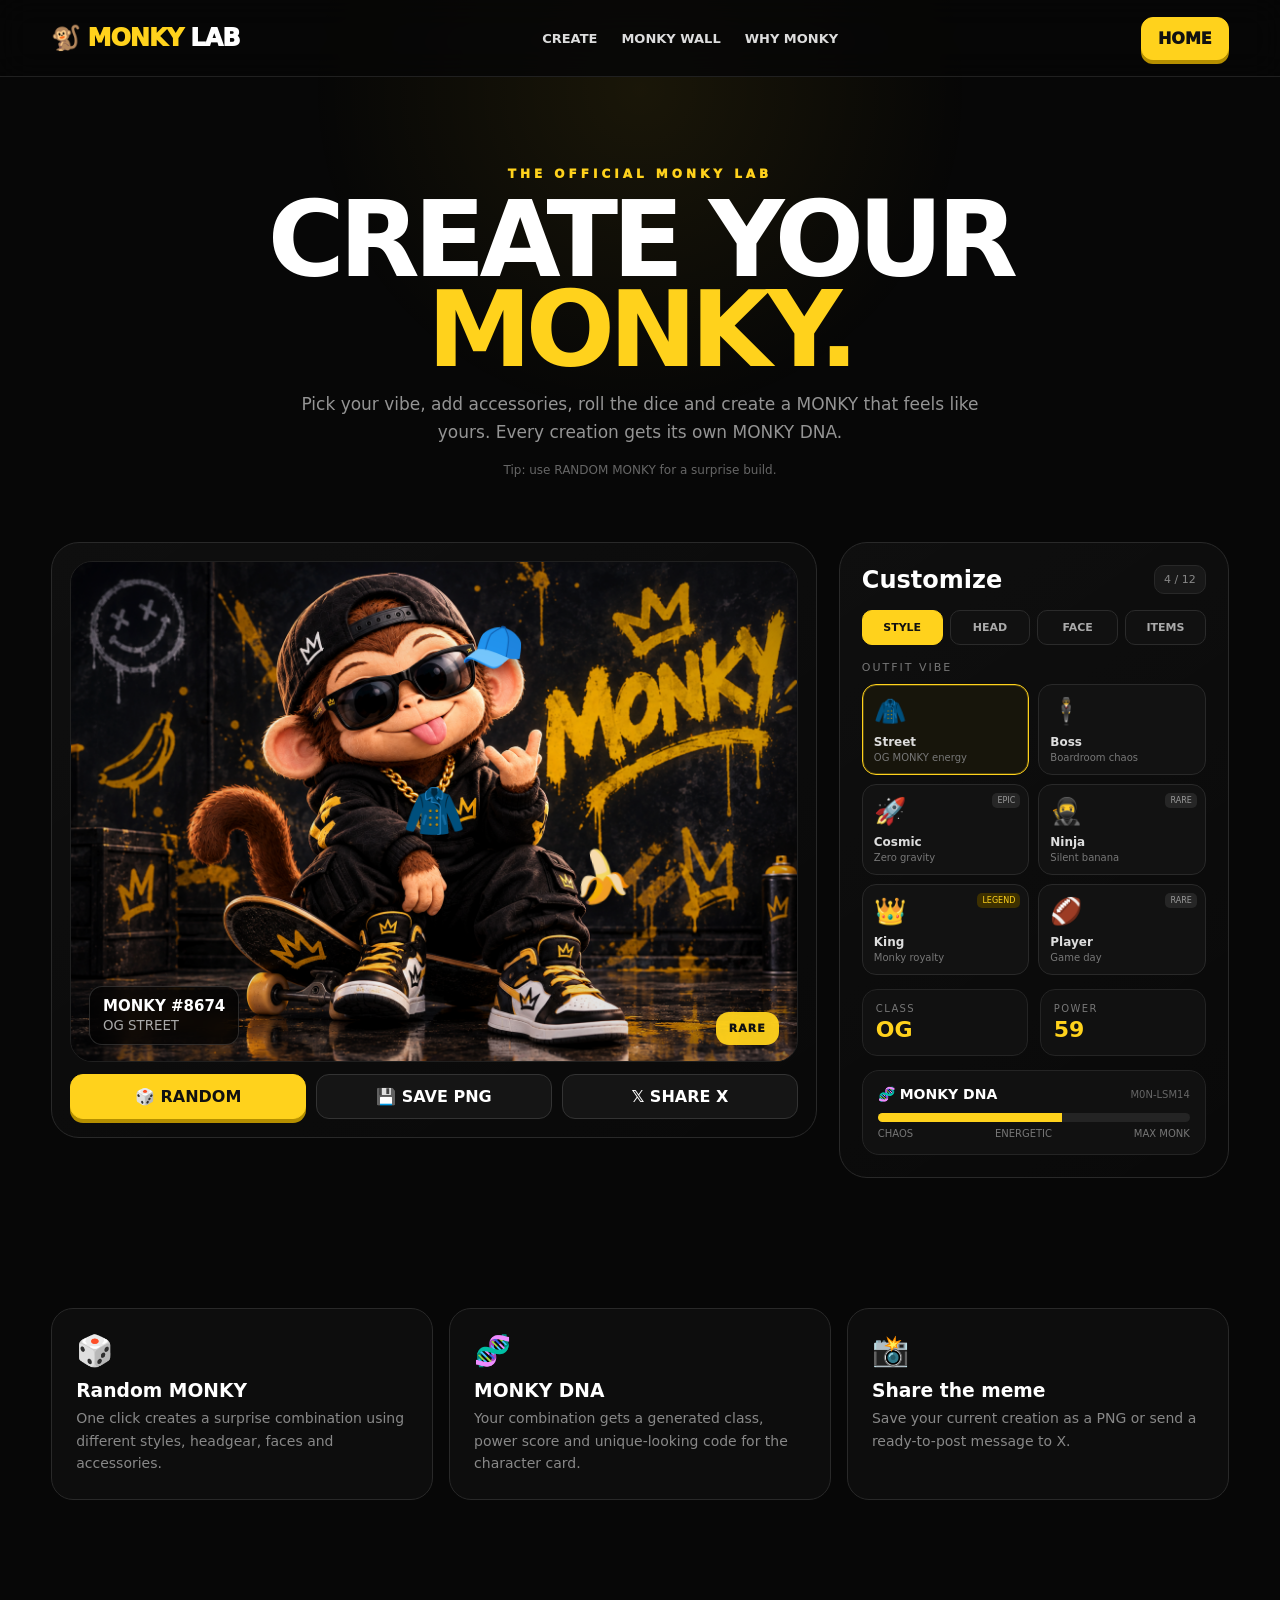
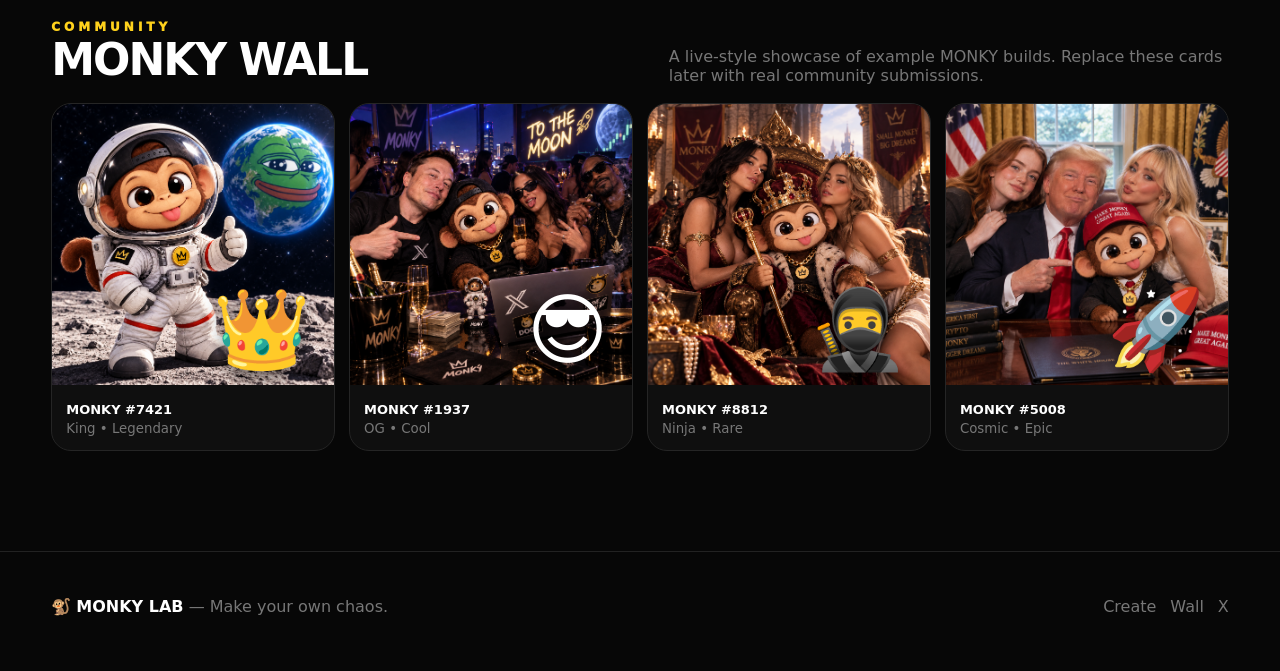
==== commit e7d698eb: "Add files via upload" ====
--- a/monky_lab.html
+++ b/monky_lab.html
@@ -6,6 +6,7 @@
 <title>MONKY LAB — Create Your Monky</title>
 <meta name="description" content="MONKY LAB — create, customize and share your own MONKY.">
 <meta name="theme-color" content="#ffd21c">
+<link rel="icon" type="image/png" href="favicon.png">
 <link rel="stylesheet" href="monky_lab.css">
 </head>
 <body>
